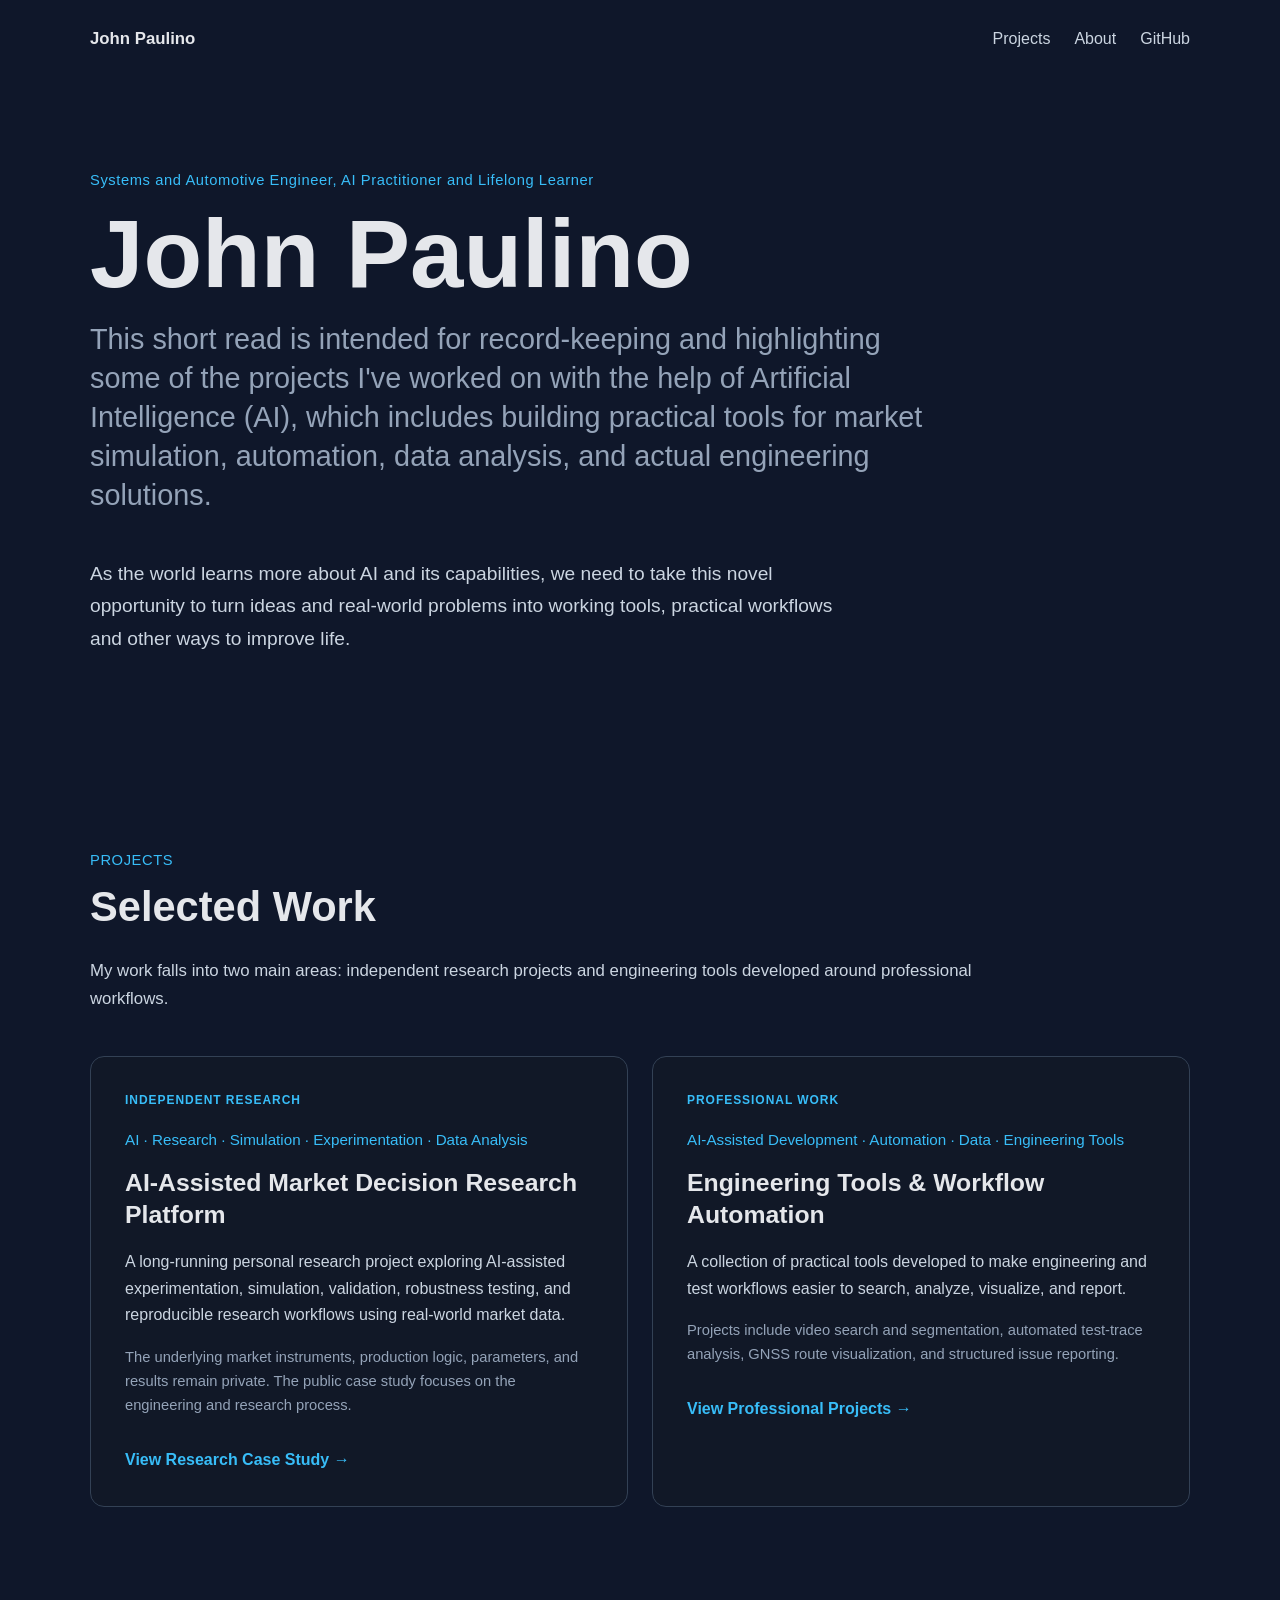
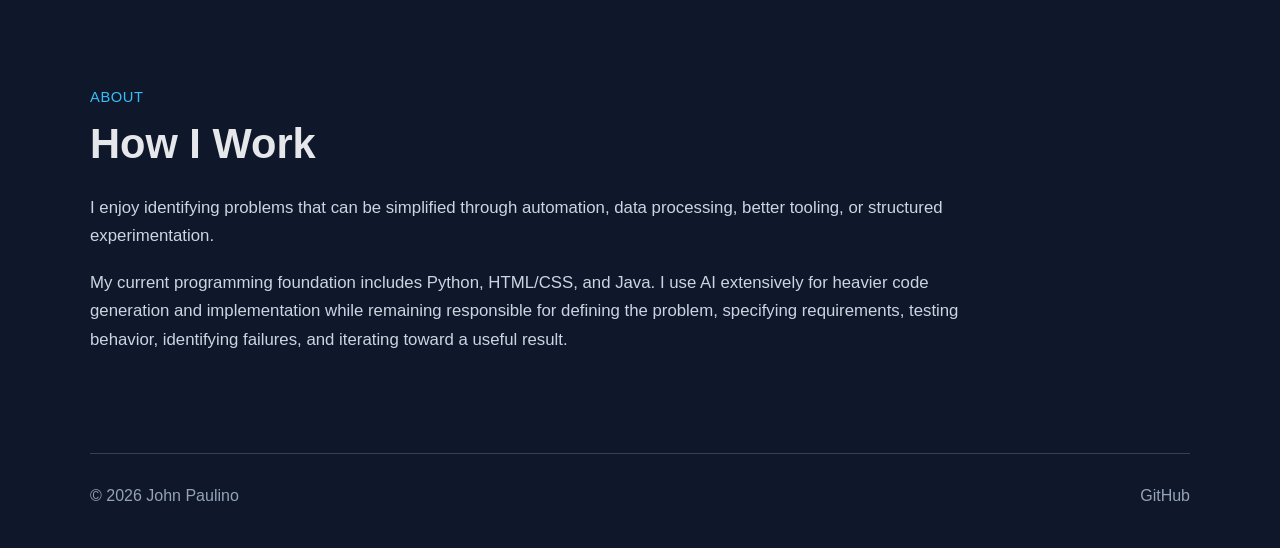
==== index.html @ 4833e782 "Update index.html my  changes so far" ====
<!DOCTYPE html>
<html lang="en">

<head>
    <meta charset="UTF-8">
    <meta name="viewport" content="width=device-width, initial-scale=1.0">

    <meta
        name="description"
        content="John Paulino's portfolio featuring AI-assisted engineering, independent research, automation, and professional engineering tools."
    >

    <title>John Paulino | AI-Assisted Engineering & Research</title>

    <link rel="stylesheet" href="styles.css">
</head>


<body>

<div class="container">

    <nav>

        <strong>
            <a href="index.html">John Paulino</a>
        </strong>

        <div class="nav-links">
            <a href="#projects">Projects</a>
            <a href="#about">About</a>
            <a href="https://github.com/JohnPaulino">GitHub</a>
        </div>

    </nav>


    <section class="hero">

        <p class="accent">
            Systems and Automotive Engineer, AI Practitioner and Lifelong Learner
        </p>

        <h1>John Paulino</h1>

        <h2>
            This short read is intended for record-keeping and highlighting some of the projects 
            I've worked on with the help of Artificial Intelligence (AI), which includes
            building practical tools for market simulation,
            automation, data analysis, and actual engineering solutions.
        </h2>

        <p>
            As the world learns more about AI and its capabilities, we need to take this novel opportunity to turn 
            ideas and real-world problems into working tools, practical workflows and other ways to improve life.
        </p>

    </section>


    <section class="section" id="projects">

        <p class="section-kicker">
            PROJECTS
        </p>

        <h2>Selected Work</h2>

        <p class="section-intro">
            My work falls into two main areas: independent research
            projects and engineering tools developed around professional
            workflows.
        </p>


        <div class="work-category-grid">

            <article class="work-category-card">

                <p class="work-category-label">
                    INDEPENDENT RESEARCH
                </p>

                <p class="tags">
                    AI · Research · Simulation · Experimentation · Data Analysis
                </p>

                <h3>
                    AI-Assisted Market Decision Research Platform
                </h3>

                <p>
                    A long-running personal research project exploring
                    AI-assisted experimentation, simulation, validation,
                    robustness testing, and reproducible research workflows
                    using real-world market data.
                </p>

                <p class="card-note">
                    The underlying market instruments, production logic,
                    parameters, and results remain private. The public case
                    study focuses on the engineering and research process.
                </p>

                <a class="project-link" href="market-research.html">
                    View Research Case Study →
                </a>

            </article>


            <article class="work-category-card">

                <p class="work-category-label">
                    PROFESSIONAL WORK
                </p>

                <p class="tags">
                    AI-Assisted Development · Automation · Data · Engineering Tools
                </p>

                <h3>
                    Engineering Tools &amp; Workflow Automation
                </h3>

                <p>
                    A collection of practical tools developed to make
                    engineering and test workflows easier to search,
                    analyze, visualize, and report.
                </p>

                <p class="card-note">
                    Projects include video search and segmentation,
                    automated test-trace analysis, GNSS route visualization,
                    and structured issue reporting.
                </p>

                <a class="project-link" href="professional-work.html">
                    View Professional Projects →
                </a>

            </article>

        </div>

    </section>


    <section class="section" id="about">

        <p class="section-kicker">
            ABOUT
        </p>

        <h2>How I Work</h2>

        <p class="section-intro">
            I enjoy identifying problems that can be simplified through
            automation, data processing, better tooling, or structured
            experimentation.
        </p>

        <p class="section-intro">
            My current programming foundation includes Python, HTML/CSS,
            and Java. I use AI extensively for heavier code generation
            and implementation while remaining responsible for defining
            the problem, specifying requirements, testing behavior,
            identifying failures, and iterating toward a useful result.
        </p>

    </section>


    <footer>

        <span>
            © 2026 John Paulino
        </span>

        <a href="https://github.com/JohnPaulino">
            GitHub
        </a>

    </footer>

</div>

</body>

</html>
---- styles.css ----
:root {
    --background: #0f172a;
    --surface: #111827;
    --surface-hover: #131d2e;

    --text-primary: #e5e7eb;
    --text-secondary: #cbd5e1;
    --text-muted: #94a3b8;

    --border: #334155;
    --accent: #38bdf8;

    --green: #4ade80;
    --yellow: #facc15;
    --red: #f87171;
    --purple: #c084fc;
}


/* =========================================================
   BASE
   ========================================================= */

* {
    box-sizing: border-box;
}


html {
    scroll-behavior: smooth;
}


body {
    margin: 0;

    font-family:
        Arial,
        Helvetica,
        sans-serif;

    background: var(--background);
    color: var(--text-primary);

    line-height: 1.5;
}


.container {
    width: min(1100px, 90%);
    margin: 0 auto;
}


/* =========================================================
   NAVIGATION
   ========================================================= */

nav {
    display: flex;
    justify-content: space-between;
    align-items: center;

    padding: 26px 0;
}


nav strong {
    font-size: 1.05rem;
}


nav a {
    color: var(--text-secondary);

    text-decoration: none;

    margin-left: 24px;

    transition: color 0.2s ease;
}


nav a:hover {
    color: var(--accent);
}


nav strong a {
    color: var(--text-primary);

    text-decoration: none;

    margin-left: 0;
}


.nav-links {
    display: flex;

    align-items: center;
}


/* =========================================================
   HOMEPAGE HERO
   ========================================================= */

.hero {
    min-height: 75vh;

    display: flex;
    flex-direction: column;
    justify-content: center;
}


.hero h1 {
    font-size: clamp(3rem, 8vw, 6rem);

    line-height: 1;

    margin: 0;
}


.hero h2 {
    max-width: 850px;

    font-size: clamp(1.35rem, 3vw, 1.8rem);

    line-height: 1.35;

    font-weight: 500;

    color: var(--text-muted);

    margin-top: 18px;
}


.hero > p:not(.accent) {
    max-width: 760px;

    font-size: 1.2rem;

    line-height: 1.7;

    color: var(--text-secondary);
}


.hero-tags {
    display: flex;

    flex-wrap: wrap;

    gap: 10px;

    margin-top: 20px;
}


.hero-tags span {
    border: 1px solid var(--border);

    border-radius: 999px;

    padding: 7px 12px;

    color: var(--text-muted);

    font-size: 0.85rem;
}


/* =========================================================
   GENERAL
   ========================================================= */

.accent,
.section-kicker {
    color: var(--accent);

    font-size: 0.92rem;

    letter-spacing: 0.04em;
}


.section-kicker {
    margin-bottom: 10px;
}


.section {
    padding: 82px 0;
}


.section h2 {
    font-size: clamp(2rem, 4vw, 2.6rem);

    line-height: 1.15;

    margin-top: 12px;
    margin-bottom: 26px;
}


.section-intro {
    max-width: 900px;

    line-height: 1.7;

    color: var(--text-secondary);

    font-size: 1.05rem;
}


.section-intro + .section-intro {
    margin-top: 18px;
}


/* =========================================================
   HOMEPAGE FLAGSHIP PROJECT
   ========================================================= */

.project-card {
    border: 1px solid var(--border);

    background: var(--surface);

    border-radius: 14px;

    padding: 32px;

    margin-top: 32px;

    transition:
        transform 0.2s ease,
        border-color 0.2s ease;
}


.project-card:hover {
    transform: translateY(-2px);

    border-color: #475569;
}


.project-card h3 {
    font-size: 1.6rem;

    margin-top: 0;
}


.project-card p:not(.tags) {
    color: var(--text-secondary);

    line-height: 1.65;
}


.flagship-card {
    position: relative;

    overflow: hidden;
}


.flagship-card::before {
    content: "";

    position: absolute;

    top: 0;
    left: 0;

    width: 4px;
    height: 100%;

    background: var(--accent);
}


.tags {
    color: var(--accent);

    font-size: 0.95rem;
}


.project-link {
    display: inline-block;

    margin-top: 16px;

    color: var(--accent);

    font-weight: 600;

    text-decoration: none;
}


.project-link:hover {
    text-decoration: underline;
}


/* =========================================================
   PROFESSIONAL WORK
   ========================================================= */

.professional-section {
    border-top: 1px solid rgba(51, 65, 85, 0.45);
}


.professional-grid {
    display: grid;

    grid-template-columns: repeat(2, 1fr);

    gap: 22px;

    margin-top: 42px;
}


.professional-card {
    border: 1px solid var(--border);

    background: var(--surface);

    border-radius: 14px;

    padding: 28px;

    min-width: 0;

    transition:
        transform 0.2s ease,
        border-color 0.2s ease;
}


.professional-card:hover {
    transform: translateY(-2px);

    border-color: #475569;
}


.professional-icon {
    width: 58px;
    height: 58px;

    display: flex;

    align-items: center;
    justify-content: center;

    border: 1px solid var(--border);

    border-radius: 12px;

    margin-bottom: 24px;

    color: var(--accent);

    font-family:
        "Courier New",
        monospace;

    font-size: 0.68rem;

    font-weight: 700;

    letter-spacing: 0.05em;
}


.professional-type {
    margin: 0 0 10px;

    color: var(--accent);

    font-size: 0.72rem;

    font-weight: 700;

    letter-spacing: 0.07em;
}


.professional-card h3 {
    margin: 0 0 16px;

    font-size: 1.3rem;

    line-height: 1.3;
}


.professional-card > p:not(.professional-type) {
    color: var(--text-secondary);

    line-height: 1.65;
}


.professional-tags {
    display: flex;

    flex-wrap: wrap;

    gap: 8px;

    margin-top: 22px;
}


.professional-tags span {
    border: 1px solid var(--border);

    border-radius: 999px;

    padding: 6px 9px;

    color: var(--text-muted);

    font-size: 0.75rem;
}


/* =========================================================
   PROFESSIONAL COMMON THEME
   ========================================================= */

.professional-theme {
    margin-top: 60px;

    padding: 34px;

    border: 1px solid var(--border);

    border-radius: 14px;

    background: var(--surface);
}


.professional-theme h3 {
    max-width: 800px;

    margin: 12px 0 16px;

    font-size: clamp(1.5rem, 3vw, 2rem);

    line-height: 1.3;
}


.professional-theme > p:not(.accent) {
    max-width: 850px;

    color: var(--text-secondary);

    line-height: 1.7;
}


.workflow-strip {
    display: grid;

    grid-template-columns:
        1fr auto
        1fr auto
        1fr;

    gap: 20px;

    align-items: center;

    margin-top: 34px;
}


.workflow-strip > div {
    padding: 18px;

    border: 1px solid var(--border);

    border-radius: 10px;

    background: var(--background);
}


.workflow-strip strong {
    display: block;

    margin-bottom: 6px;
}


.workflow-strip span:not(.workflow-arrow) {
    display: block;

    color: var(--text-muted);

    font-size: 0.85rem;

    line-height: 1.5;
}


.workflow-arrow {
    color: var(--accent);

    font-size: 1.4rem;

    text-align: center;
}


/* =========================================================
   ABOUT
   ========================================================= */

.about-skills {
    display: grid;

    grid-template-columns: repeat(2, 1fr);

    gap: 18px;

    margin-top: 36px;
}


.about-skills > div {
    padding: 22px;

    border: 1px solid var(--border);

    border-radius: 10px;

    background: var(--surface);
}


.about-skills strong {
    display: block;

    margin-bottom: 7px;

    font-size: 1rem;
}


.about-skills span {
    color: var(--text-muted);

    font-size: 0.9rem;

    line-height: 1.5;
}


/* =========================================================
   CASE STUDY HERO
   ========================================================= */

.project-hero {
    padding: 105px 0 65px;

    max-width: 950px;
}


.project-hero h1 {
    font-size: clamp(2.8rem, 6vw, 4.8rem);

    line-height: 1.05;

    margin: 20px 0 26px;
}


.lead {
    font-size: 1.3rem;

    line-height: 1.7;

    color: var(--text-secondary);

    max-width: 900px;
}


.confidential-note {
    margin-top: 34px;

    padding: 22px 24px;

    border-left: 3px solid var(--accent);

    background: var(--surface);

    color: var(--text-muted);

    line-height: 1.65;

    border-radius: 0 10px 10px 0;
}


/* =========================================================
   FEATURE CARDS
   ========================================================= */

.feature-grid {
    display: grid;

    grid-template-columns: repeat(2, 1fr);

    gap: 20px;

    margin-top: 36px;
}


.feature-card {
    border: 1px solid var(--border);

    border-radius: 12px;

    padding: 26px;

    background: var(--surface);

    transition:
        transform 0.2s ease,
        border-color 0.2s ease;
}


.feature-card:hover {
    transform: translateY(-2px);

    border-color: #475569;
}


.feature-card h3 {
    margin-top: 0;
    margin-bottom: 12px;

    font-size: 1.2rem;
}


.feature-card p {
    margin-bottom: 0;

    color: var(--text-secondary);

    line-height: 1.6;
}


/* =========================================================
   RESEARCH ARCHITECTURE
   ========================================================= */

.architecture {
    max-width: 780px;

    margin: 44px auto;
}


.architecture-box {
    border: 1px solid var(--border);

    background: var(--surface);

    border-radius: 12px;

    padding: 24px 28px;
}


.architecture-box strong {
    display: block;

    font-size: 1.18rem;

    margin-bottom: 8px;
}


.architecture-box span {
    color: var(--text-muted);

    line-height: 1.55;
}


.architecture-arrow {
    text-align: center;

    font-size: 1.5rem;

    color: var(--accent);

    padding: 10px 0;
}


/* =========================================================
   EXPERIMENT LIFECYCLE
   ========================================================= */

.lifecycle {
    display: grid;

    grid-template-columns:
        1fr auto
        1fr auto
        1fr auto
        1fr auto
        1fr auto
        1fr;

    gap: 12px;

    align-items: stretch;

    margin-top: 42px;
}


.lifecycle-step {
    min-width: 0;

    border: 1px solid var(--border);

    background: var(--surface);

    border-radius: 12px;

    padding: 22px;
}


.lifecycle-step span {
    display: block;

    color: var(--accent);

    font-size: 0.85rem;

    margin-bottom: 12px;
}


.lifecycle-step strong {
    display: block;

    font-size: 1.08rem;

    line-height: 1.25;

    margin-bottom: 12px;
}


.lifecycle-step p {
    color: var(--text-muted);

    line-height: 1.5;

    margin-bottom: 0;

    font-size: 0.95rem;
}


.lifecycle-arrow {
    display: flex;

    align-items: center;
    justify-content: center;

    color: var(--accent);

    font-size: 1.4rem;
}


.freeze-step {
    border-color: var(--accent);
}


/* =========================================================
   RESEARCH ARTIFACTS
   ========================================================= */

.artifact-grid {
    display: grid;

    grid-template-columns: repeat(3, 1fr);

    gap: 22px;

    margin-top: 42px;
}


.artifact-card {
    border: 1px solid var(--border);

    background: var(--surface);

    border-radius: 12px;

    overflow: hidden;

    transition:
        transform 0.2s ease,
        border-color 0.2s ease;
}


.artifact-card:hover {
    transform: translateY(-2px);

    border-color: #475569;
}


.artifact-preview {
    min-height: 285px;

    padding: 16px;

    border-bottom: 1px solid var(--border);

    background: #0b1324;

    overflow: hidden;
}


.artifact-card h3 {
    margin: 24px 24px 12px;

    font-size: 1.15rem;
}


.artifact-card > p {
    margin: 0 24px 20px;

    color: var(--text-muted);

    line-height: 1.55;
}


.artifact-label {
    display: block;

    margin: 0 24px 24px;

    color: var(--accent);

    font-size: 0.85rem;
}


.artifact-disclosure {
    max-width: 850px;

    margin: 30px 0 0;

    padding-left: 18px;

    border-left: 2px solid var(--border);

    color: var(--text-muted);

    font-size: 0.9rem;

    line-height: 1.6;
}


/* =========================================================
   ARTIFACT PREVIEW HEADER
   ========================================================= */

.preview-header {
    display: flex;

    align-items: center;
    justify-content: space-between;

    gap: 10px;

    padding-bottom: 12px;

    margin-bottom: 15px;

    border-bottom: 1px solid var(--border);

    color: var(--text-muted);

    font-family:
        "Courier New",
        monospace;

    font-size: 0.72rem;
}


.preview-badge {
    border: 1px solid var(--accent);

    border-radius: 999px;

    padding: 3px 7px;

    color: var(--accent);

    font-family:
        Arial,
        Helvetica,
        sans-serif;

    font-size: 0.62rem;

    font-weight: 700;

    letter-spacing: 0.06em;
}


/* =========================================================
   CODE PREVIEW
   ========================================================= */

.code-window {
    font-family:
        "Courier New",
        monospace;

    font-size: 0.72rem;

    line-height: 1.65;

    color: var(--text-secondary);
}


.code-window .indent {
    padding-left: 16px;
}


.code-purple {
    color: var(--purple);
}


.code-blue {
    color: var(--accent);
}


.code-pass {
    color: var(--green);
}


/* =========================================================
   MINI EXPERIMENT TABLE
   ========================================================= */

.mini-table {
    width: 100%;

    border-collapse: collapse;

    font-size: 0.72rem;
}


.mini-table th,
.mini-table td {
    padding: 8px 5px;

    text-align: left;

    border-bottom: 1px solid rgba(51, 65, 85, 0.65);
}


.mini-table th {
    color: var(--text-muted);

    font-weight: 500;
}


.mini-table td {
    color: var(--text-secondary);
}


.mini-pass {
    color: var(--green) !important;

    font-weight: 700;
}


.mini-review {
    color: var(--yellow) !important;
}


.mini-reject {
    color: var(--text-muted) !important;
}


.preview-footer {
    margin-top: 15px;

    color: var(--text-muted);

    font-size: 0.66rem;

    line-height: 1.4;
}


/* =========================================================
   VALIDATION PREVIEW
   ========================================================= */

.validation-panel {
    display: grid;

    gap: 2px;
}


.validation-row {
    display: flex;

    justify-content: space-between;

    gap: 10px;

    padding: 7px 0;

    border-bottom: 1px solid rgba(51, 65, 85, 0.45);

    color: var(--text-muted);

    font-size: 0.72rem;
}


.validation-row strong {
    color: var(--green);

    font-size: 0.68rem;
}


.validation-status {
    margin-top: 17px;

    padding: 9px;

    border: 1px solid rgba(74, 222, 128, 0.45);

    border-radius: 6px;

    color: var(--green);

    text-align: center;

    font-size: 0.67rem;

    font-weight: 700;

    letter-spacing: 0.04em;
}


/* =========================================================
   STRESS PREVIEW
   ========================================================= */

.stress-panel {
    display: grid;

    gap: 16px;
}


.stress-label {
    display: flex;

    justify-content: space-between;

    margin-bottom: 5px;

    color: var(--text-muted);

    font-size: 0.68rem;
}


.stress-label strong {
    color: var(--text-secondary);
}


.stress-track {
    width: 100%;

    height: 7px;

    overflow: hidden;

    border-radius: 999px;

    background: #1e293b;
}


.stress-fill {
    height: 100%;

    border-radius: 999px;

    background: var(--accent);
}


.stress-100 {
    width: 100%;
}


.stress-94 {
    width: 94%;
}


.stress-78 {
    width: 78%;
}


.stress-72 {
    width: 72%;
}


/* =========================================================
   RELEASE PREVIEW
   ========================================================= */

.release-tree {
    margin: 0;

    color: var(--text-secondary);

    font-family:
        "Courier New",
        monospace;

    font-size: 0.68rem;

    line-height: 1.55;

    white-space: pre-wrap;
}


.release-checks {
    display: grid;

    grid-template-columns: 1fr 1fr;

    gap: 6px;

    margin-top: 15px;

    padding-top: 12px;

    border-top: 1px solid var(--border);
}


.release-checks span {
    color: var(--green);

    font-size: 0.62rem;
}


/* =========================================================
   HANDOFF PREVIEW
   ========================================================= */

.handoff-preview h4 {
    margin: 10px 0 3px;

    color: var(--accent);

    font-size: 0.62rem;

    letter-spacing: 0.08em;
}


.handoff-preview p {
    margin: 0;

    color: var(--text-muted);

    font-size: 0.7rem;

    line-height: 1.45;
}


/* =========================================================
   PROJECT EVOLUTION
   ========================================================= */

.evolution-list {
    margin-top: 44px;

    border-left: 1px solid var(--border);

    margin-left: 20px;
}


.evolution-item {
    display: grid;

    grid-template-columns: 70px 1fr;

    gap: 20px;

    padding: 0 0 38px 28px;

    position: relative;
}


.evolution-item::before {
    content: "";

    position: absolute;

    left: -6px;
    top: 6px;

    width: 11px;
    height: 11px;

    border-radius: 50%;

    background: var(--accent);
}


.evolution-item span {
    color: var(--accent);

    font-size: 0.85rem;

    padding-top: 4px;
}


.evolution-item h3 {
    margin: 0 0 8px;

    font-size: 1.2rem;
}


.evolution-item p {
    margin: 0;

    color: var(--text-muted);

    line-height: 1.65;

    max-width: 850px;
}


/* =========================================================
   METRICS
   ========================================================= */

.metrics-grid {
    display: grid;

    grid-template-columns: repeat(3, 1fr);

    gap: 22px;

    margin-top: 42px;
}


.metric-card {
    border: 1px solid var(--border);

    background: var(--surface);

    border-radius: 12px;

    padding: 30px;

    min-height: 160px;
}


.metric-card strong {
    display: block;

    color: var(--accent);

    font-size: 2rem;

    margin-bottom: 12px;
}


.metric-card span {
    color: var(--text-muted);

    line-height: 1.55;
}


/* =========================================================
   ROLE
   ========================================================= */

.role-grid {
    display: grid;

    grid-template-columns: repeat(2, 1fr);

    gap: 22px;

    margin-top: 42px;
}


.role-card {
    border: 1px solid var(--border);

    background: var(--surface);

    border-radius: 12px;

    padding: 30px;
}


.role-label {
    color: var(--accent);

    font-size: 0.85rem;

    letter-spacing: 0.08em;

    margin-top: 0;
    margin-bottom: 20px;
}


.role-card ul {
    margin: 0;

    padding-left: 20px;

    color: var(--text-secondary);

    line-height: 1.9;
}


.stack-block {
    margin-top: 34px;

    border: 1px solid var(--border);

    border-radius: 12px;

    padding: 30px;

    background: var(--surface);
}


.stack-block h3 {
    margin-top: 0;

    margin-bottom: 20px;
}


.stack-list {
    display: flex;

    flex-wrap: wrap;

    gap: 10px;
}


.stack-list span {
    border: 1px solid var(--border);

    border-radius: 999px;

    padding: 8px 13px;

    color: var(--text-secondary);

    font-size: 0.9rem;
}


/* =========================================================
   LESSONS
   ========================================================= */

.lessons-grid {
    display: grid;

    grid-template-columns: repeat(2, 1fr);

    gap: 22px;

    margin-top: 40px;
}


.lesson-card {
    border-top: 2px solid var(--accent);

    background: var(--surface);

    border-radius: 0 0 12px 12px;

    padding: 26px;
}


.lesson-card h3 {
    margin-top: 0;

    margin-bottom: 12px;
}


.lesson-card p {
    margin-bottom: 0;

    color: var(--text-muted);

    line-height: 1.65;
}


/* =========================================================
   CLOSING
   ========================================================= */

.closing-section {
    padding: 90px 0;

    max-width: 850px;
}


.closing-section h2 {
    font-size: clamp(2rem, 4vw, 3rem);

    margin: 14px 0 20px;
}


.closing-section p {
    color: var(--text-secondary);

    line-height: 1.7;

    font-size: 1.05rem;
}


/* =========================================================
   FOOTER
   ========================================================= */

footer {
    display: flex;

    justify-content: space-between;

    align-items: center;

    gap: 20px;

    border-top: 1px solid var(--border);

    padding: 30px 0 40px;

    color: var(--text-muted);
}


footer a {
    color: var(--text-muted);

    text-decoration: none;
}


footer a:hover {
    color: var(--accent);
}


/* =========================================================
   TABLET
   ========================================================= */

@media (max-width: 1100px) {

    .lifecycle {
        grid-template-columns: 1fr;
    }


    .lifecycle-arrow {
        transform: rotate(90deg);

        padding: 4px 0;
    }

}


/* =========================================================
   SMALL SCREENS
   ========================================================= */

@media (max-width: 900px) {

    .artifact-grid,
    .metrics-grid,
    .role-grid,
    .lessons-grid,
    .professional-grid {
        grid-template-columns: 1fr;
    }


    .artifact-preview {
        min-height: auto;
    }


    .workflow-strip {
        grid-template-columns: 1fr;
    }


    .workflow-arrow {
        transform: rotate(90deg);
    }


    .about-skills {
        grid-template-columns: 1fr;
    }

}


/* =========================================================
   MOBILE
   ========================================================= */

@media (max-width: 700px) {

    .container {
        width: min(92%, 1100px);
    }


    nav {
        align-items: flex-start;

        gap: 20px;
    }


    .nav-links {
        flex-wrap: wrap;

        justify-content: flex-end;

        gap: 10px;
    }


    nav a {
        margin-left: 12px;
    }


    .hero {
        min-height: 70vh;
    }


    .feature-grid {
        grid-template-columns: 1fr;
    }


    .project-hero {
        padding-top: 75px;
    }


    .section {
        padding: 62px 0;
    }


    .evolution-item {
        grid-template-columns: 45px 1fr;

        gap: 10px;

        padding-left: 22px;
    }


    .architecture-box {
        padding: 20px;
    }


    .release-checks {
        grid-template-columns: 1fr;
    }


    .professional-card,
    .professional-theme {
        padding: 22px;
    }


    footer {
        align-items: flex-start;

        flex-direction: column;
    }

}

/* =========================================================
   HOMEPAGE WORK CATEGORIES
   ========================================================= */

.work-category-grid {
    display: grid;
    grid-template-columns: repeat(2, 1fr);
    gap: 24px;
    margin-top: 42px;
}

.work-category-card {
    border: 1px solid var(--border);
    background: var(--surface);
    border-radius: 14px;
    padding: 34px;
    min-width: 0;

    transition:
        transform 0.2s ease,
        border-color 0.2s ease;
}

.work-category-card:hover {
    transform: translateY(-3px);
    border-color: #475569;
}

.work-category-label {
    margin: 0 0 20px;

    color: var(--accent);

    font-size: 0.75rem;
    font-weight: 700;

    letter-spacing: 0.08em;
}

.work-category-card h3 {
    margin: 14px 0 18px;

    font-size: 1.55rem;
    line-height: 1.3;
}

.work-category-card > p:not(.tags):not(.work-category-label) {
    color: var(--text-secondary);

    line-height: 1.65;
}

.work-category-card .card-note {
    color: var(--text-muted) !important;

    font-size: 0.92rem;
}


/* =========================================================
   PROFESSIONAL PROJECT PAGE
   ========================================================= */

.professional-hero {
    padding: 105px 0 80px;

    max-width: 950px;
}

.professional-hero h1 {
    margin: 18px 0 26px;

    font-size: clamp(2.8rem, 6vw, 4.8rem);

    line-height: 1.05;
}

.professional-disclosure {
    margin-top: 34px;

    padding: 24px;

    border-left: 3px solid var(--accent);

    border-radius: 0 10px 10px 0;

    background: var(--surface);
}

.professional-disclosure strong {
    display: block;

    margin-bottom: 8px;
}

.professional-disclosure p {
    margin: 0;

    color: var(--text-muted);

    line-height: 1.65;
}


/* =========================================================
   PROFESSIONAL PROJECT DETAIL
   ========================================================= */

.professional-project {
    display: grid;

    grid-template-columns: 80px 1fr;

    gap: 34px;

    padding: 82px 0;

    border-top: 1px solid rgba(51, 65, 85, 0.65);
}

.project-number {
    color: var(--accent);

    font-family:
        "Courier New",
        monospace;

    font-size: 1rem;

    padding-top: 7px;
}

.project-content {
    min-width: 0;
}

.project-eyebrow {
    margin: 0 0 12px;

    color: var(--accent);

    font-size: 0.75rem;
    font-weight: 700;

    letter-spacing: 0.08em;
}

.project-content h2 {
    margin: 0 0 18px;

    font-size: clamp(2rem, 4vw, 2.8rem);

    line-height: 1.15;
}

.project-summary {
    max-width: 800px;

    margin-bottom: 36px;

    color: var(--text-secondary);

    font-size: 1.15rem;

    line-height: 1.65;
}

.project-detail-grid {
    display: grid;

    grid-template-columns: repeat(2, 1fr);

    gap: 22px;
}

.project-detail-grid > div {
    border: 1px solid var(--border);

    border-radius: 12px;

    padding: 24px;

    background: var(--surface);
}

.project-detail-grid h3 {
    margin-top: 0;

    font-size: 1.05rem;
}

.project-detail-grid p {
    margin-bottom: 0;

    color: var(--text-muted);

    line-height: 1.65;
}

.project-tech {
    display: flex;

    flex-wrap: wrap;

    gap: 9px;

    margin-top: 24px;
}

.project-tech span {
    border: 1px solid var(--border);

    border-radius: 999px;

    padding: 7px 11px;

    color: var(--text-muted);

    font-size: 0.8rem;
}


/* =========================================================
   PROFESSIONAL PAGE RESPONSIVE
   ========================================================= */

@media (max-width: 900px) {

    .work-category-grid {
        grid-template-columns: 1fr;
    }

    .project-detail-grid {
        grid-template-columns: 1fr;
    }

}


@media (max-width: 700px) {

    .professional-project {
        grid-template-columns: 1fr;

        gap: 12px;

        padding: 62px 0;
    }

    .professional-hero {
        padding-top: 75px;
    }

}
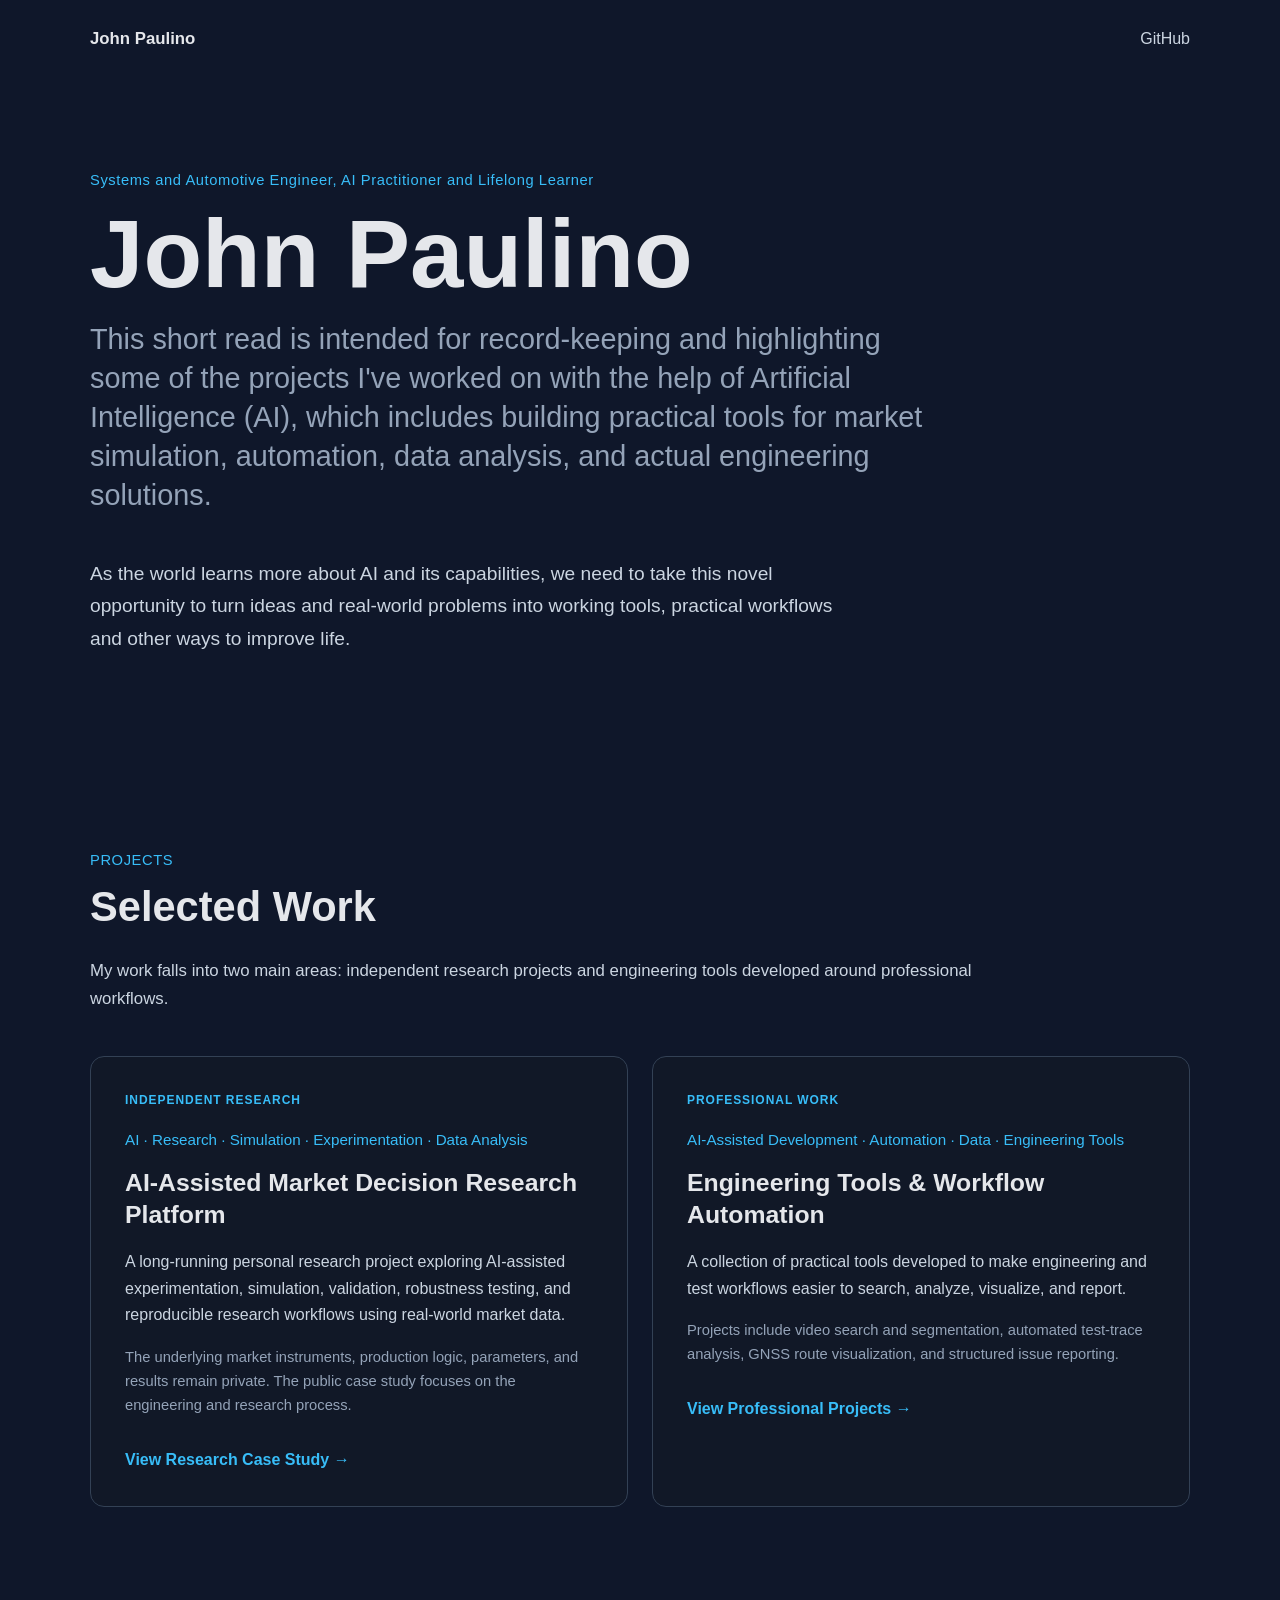
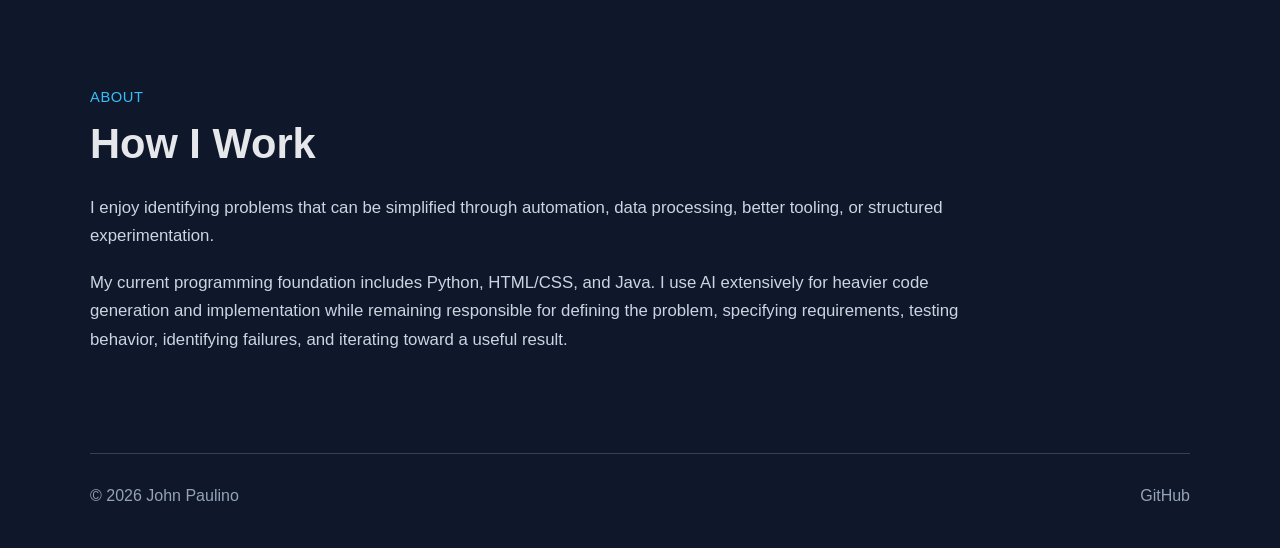
==== commit 7e73fe68: "Update index.html" ====
--- a/index.html
+++ b/index.html
@@ -27,8 +27,6 @@
         </strong>
 
         <div class="nav-links">
-            <a href="#projects">Projects</a>
-            <a href="#about">About</a>
             <a href="https://github.com/JohnPaulino">GitHub</a>
         </div>
 
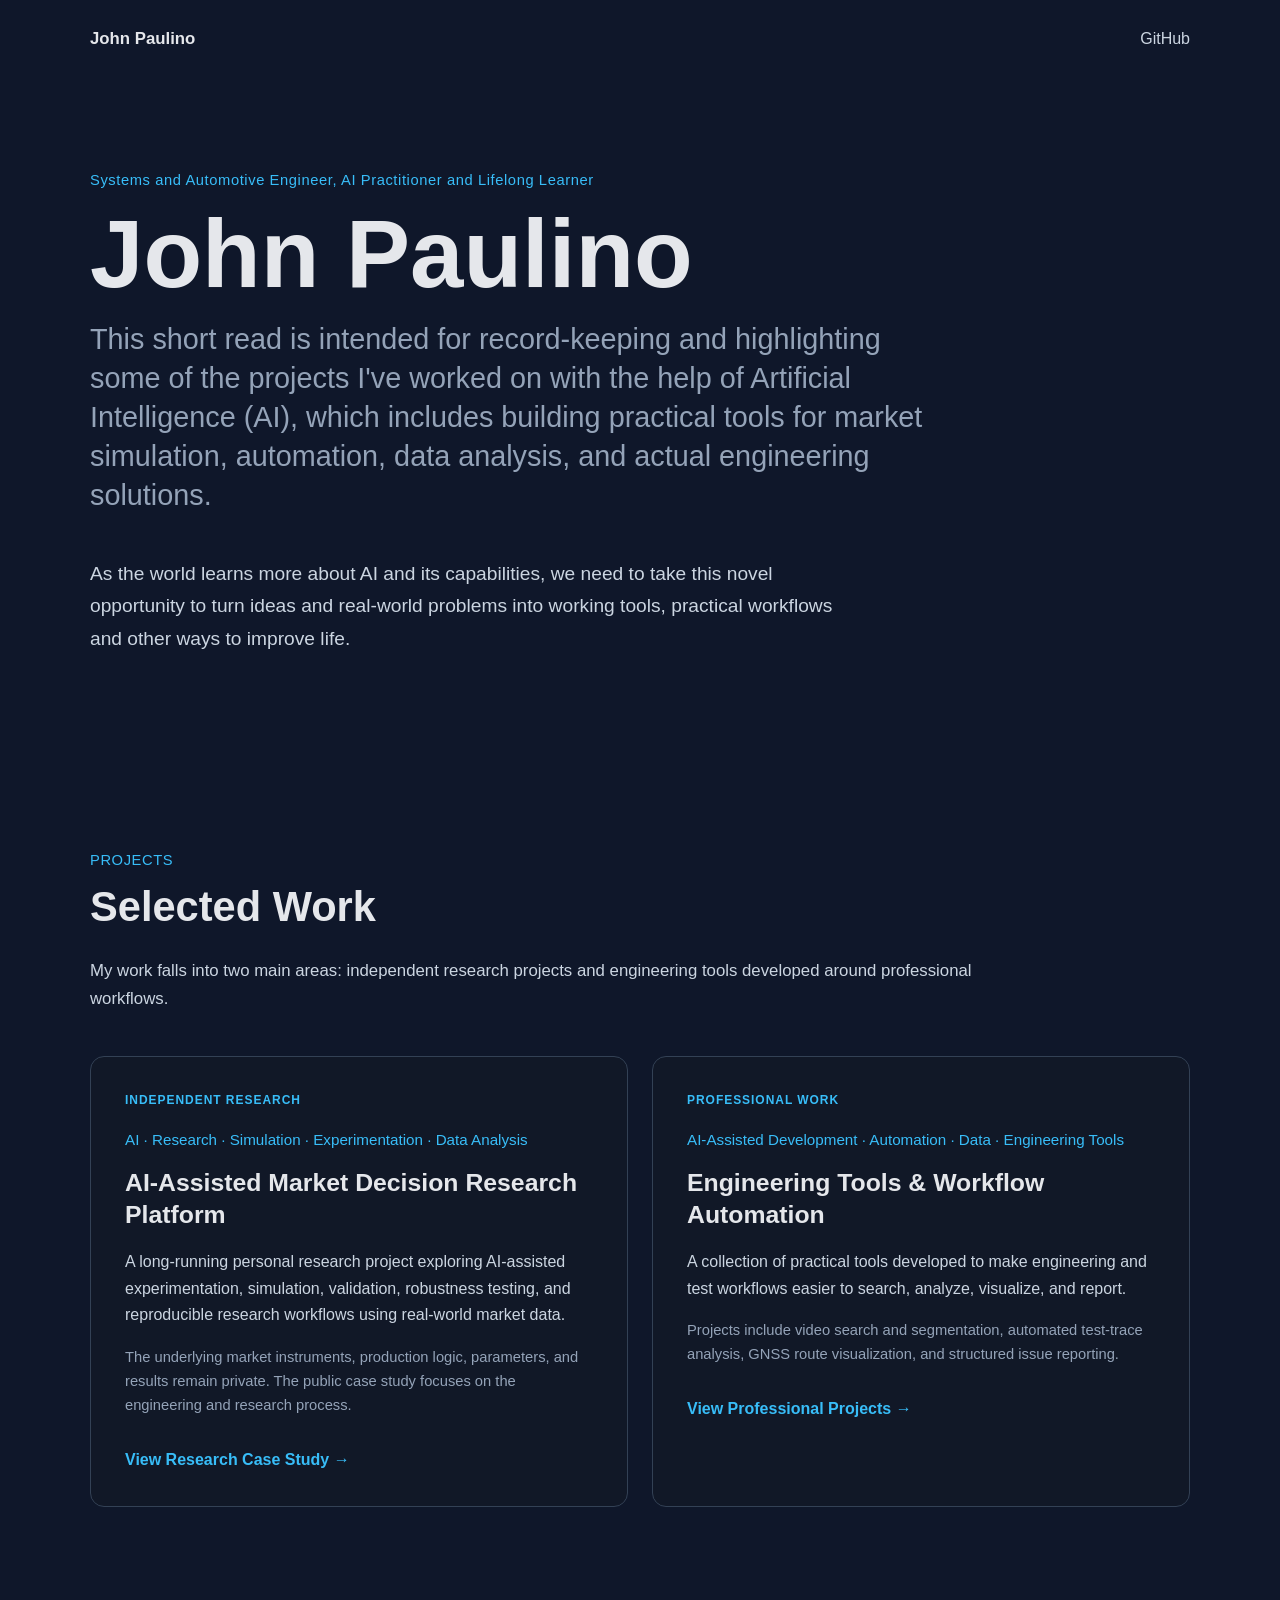
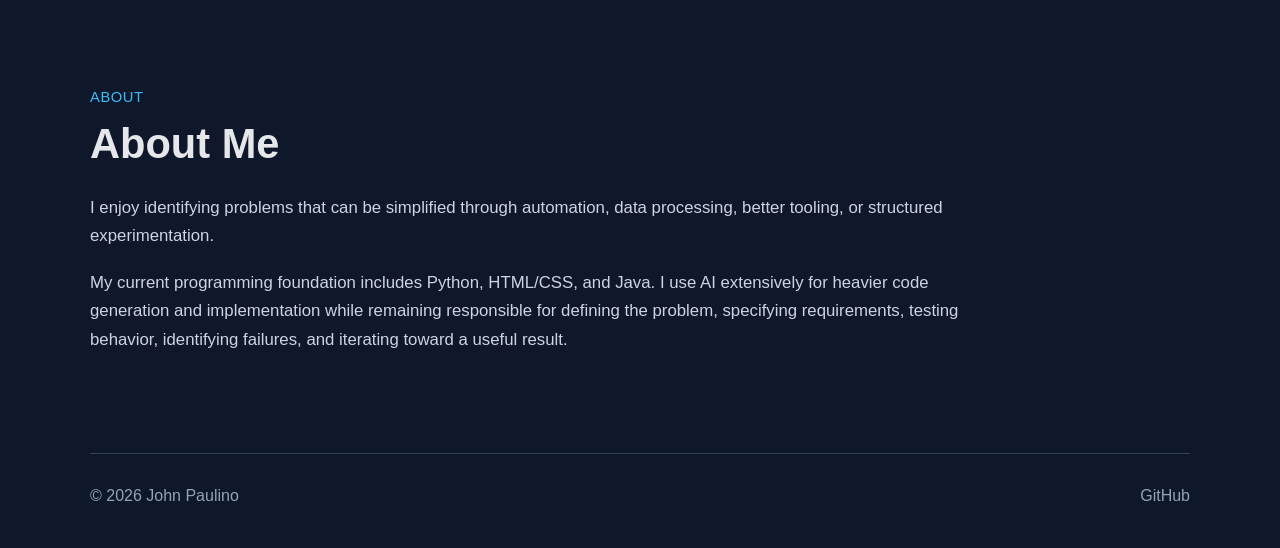
==== commit f61fa78f: "Update index.html" ====
--- a/index.html
+++ b/index.html
@@ -150,7 +150,7 @@
             ABOUT
         </p>
 
-        <h2>How I Work</h2>
+        <h2>About Me</h2>
 
         <p class="section-intro">
             I enjoy identifying problems that can be simplified through
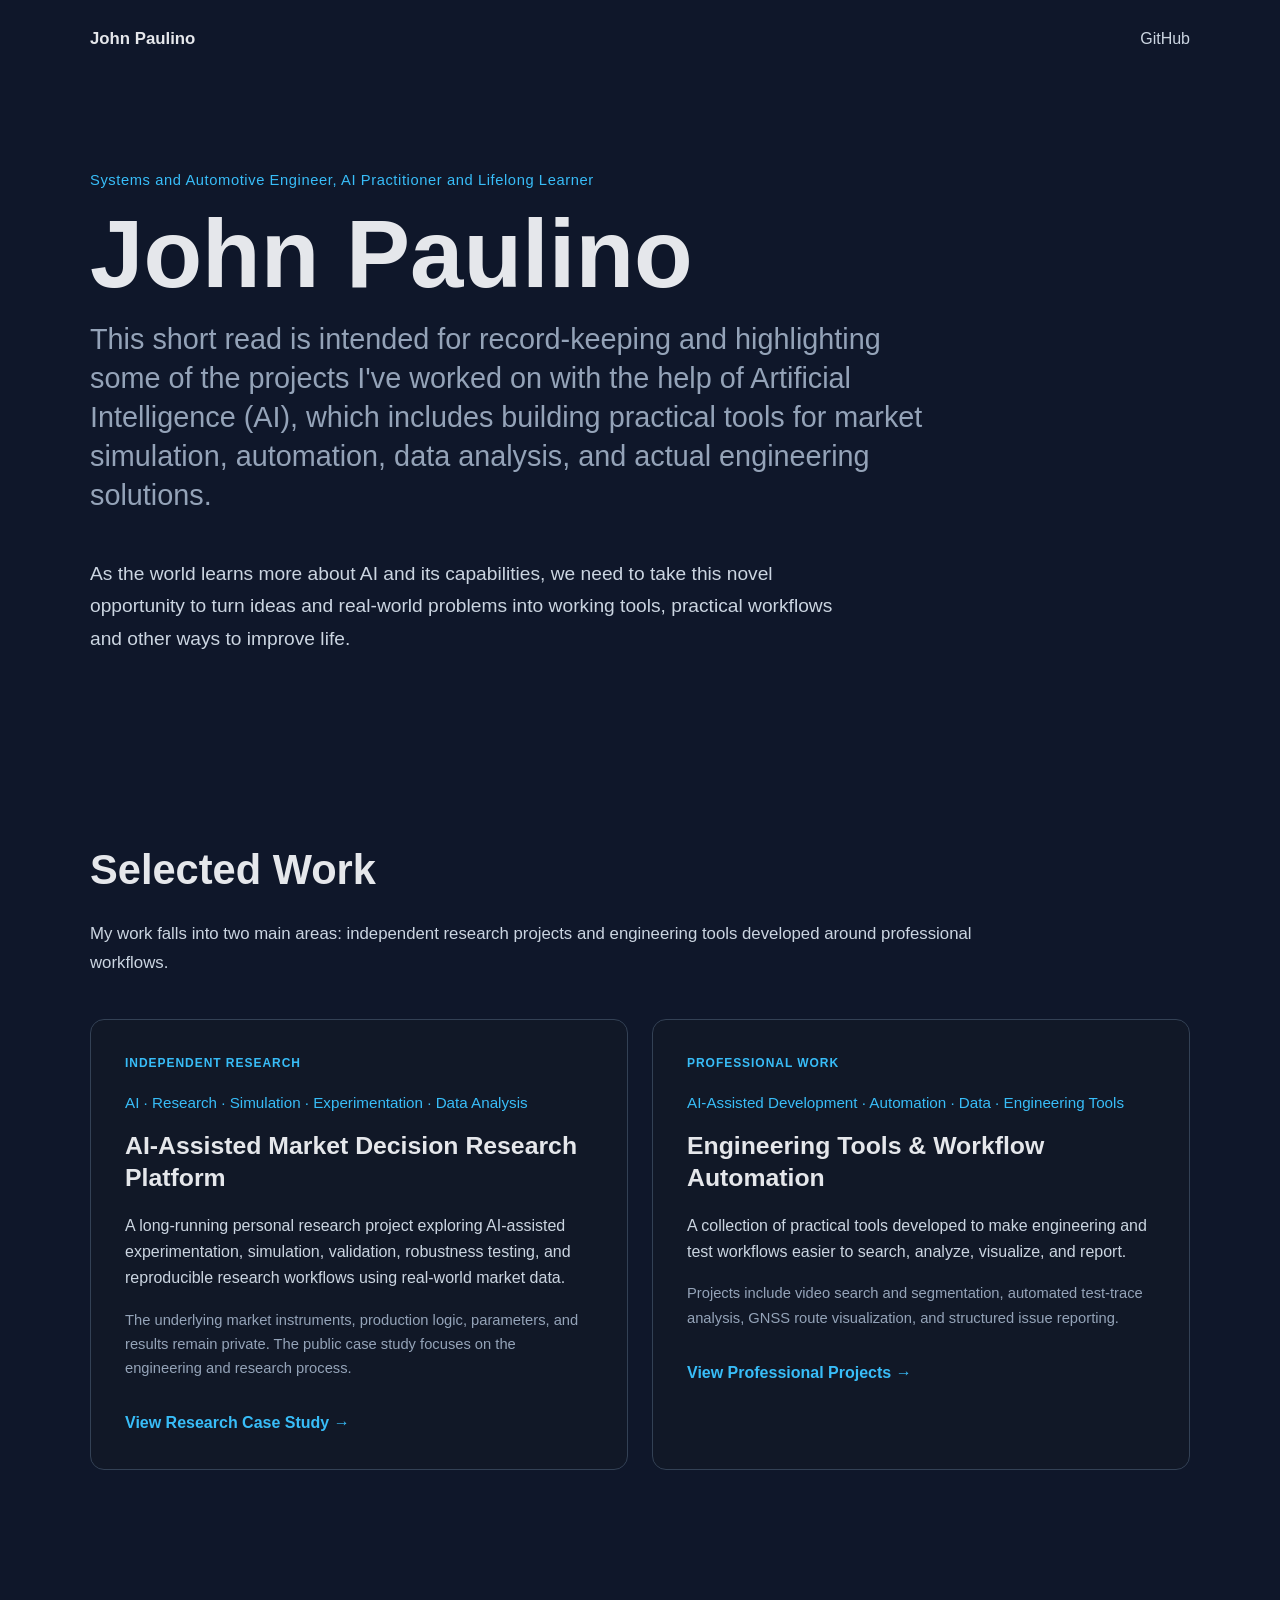
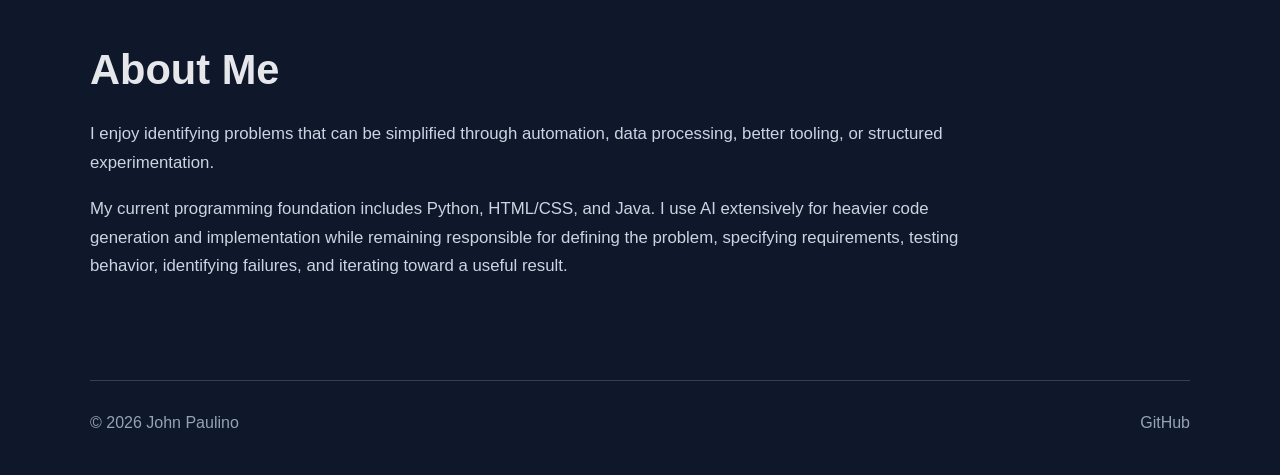
==== commit 24c15791: "Update index.html" ====
--- a/index.html
+++ b/index.html
@@ -57,10 +57,6 @@
 
 
     <section class="section" id="projects">
-
-        <p class="section-kicker">
-            PROJECTS
-        </p>
 
         <h2>Selected Work</h2>
 
@@ -146,10 +142,6 @@
 
     <section class="section" id="about">
 
-        <p class="section-kicker">
-            ABOUT
-        </p>
-
         <h2>About Me</h2>
 
         <p class="section-intro">
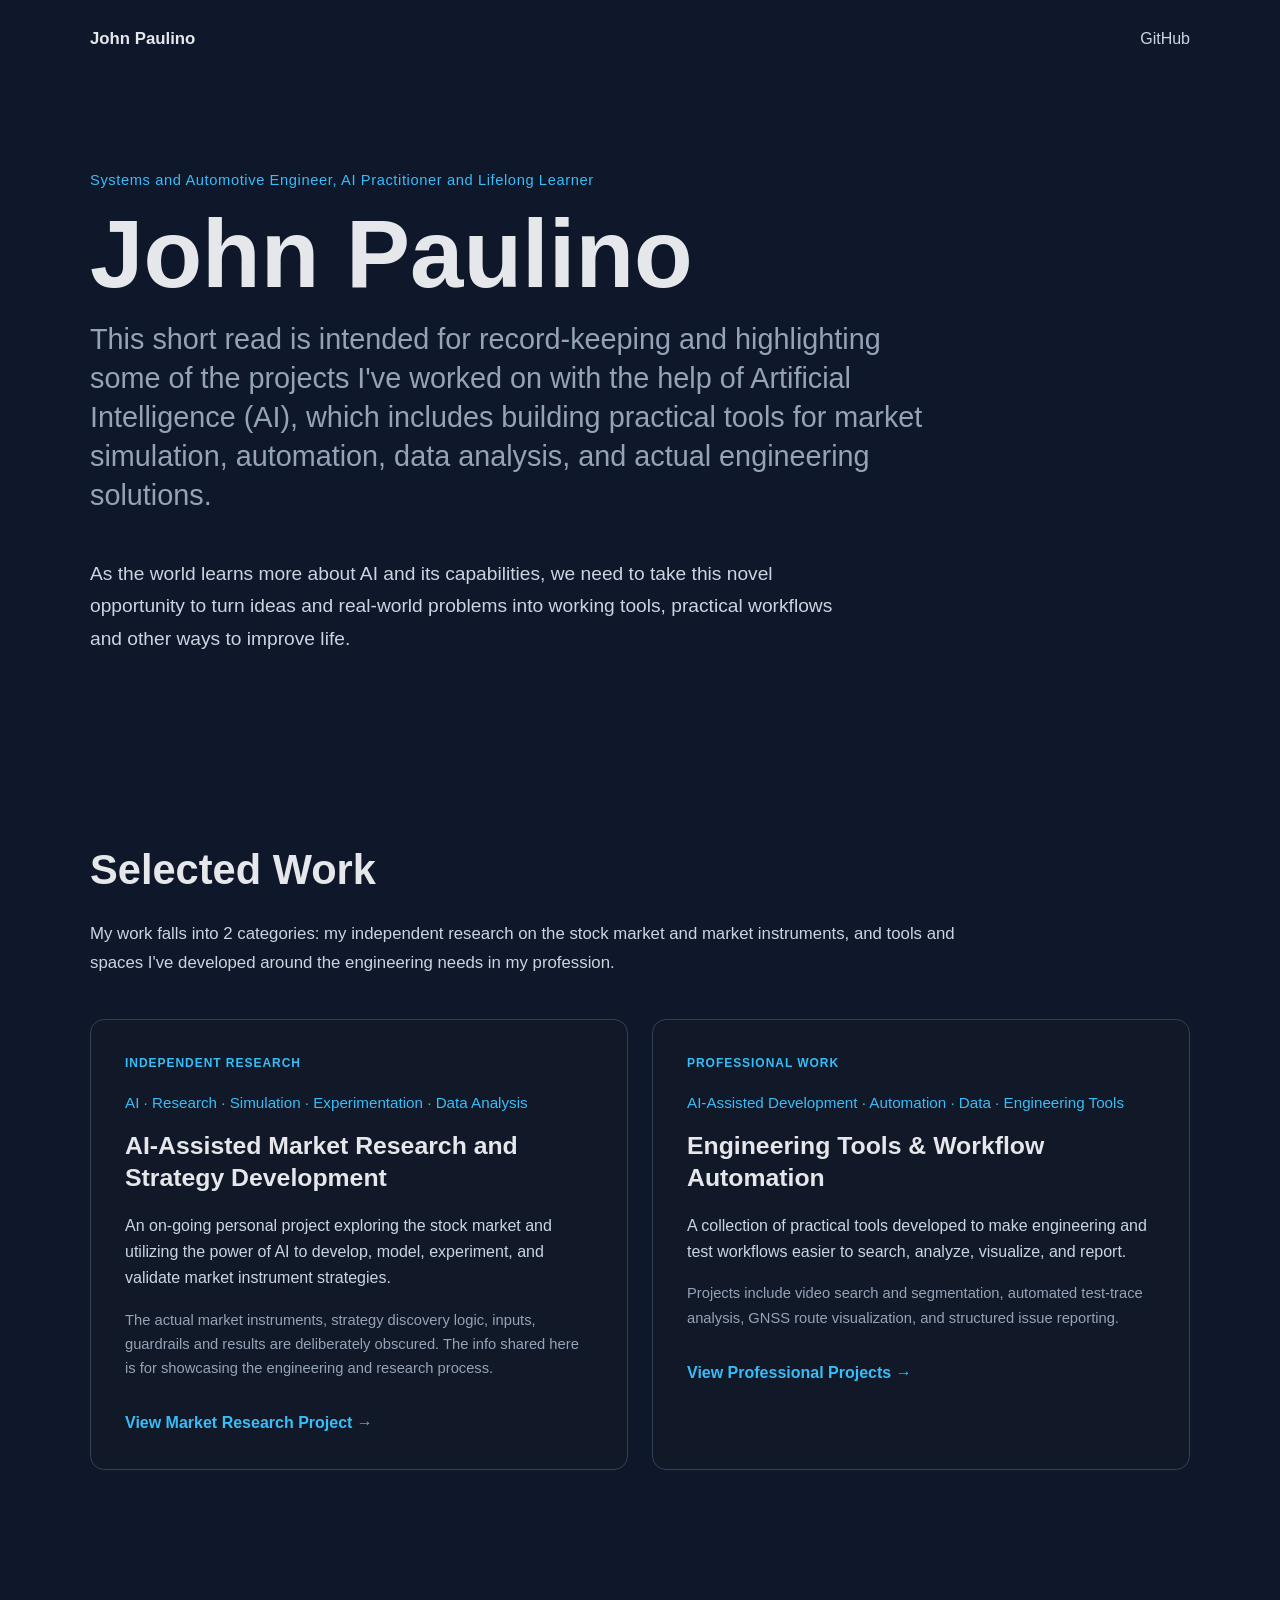
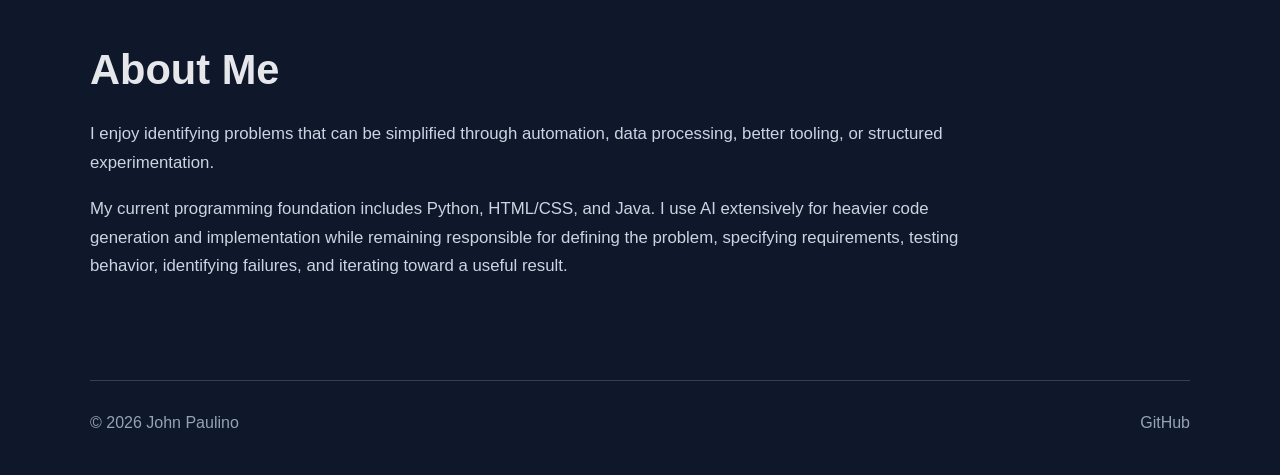
==== commit 2d211be0: "Update index.html" ====
--- a/index.html
+++ b/index.html
@@ -61,9 +61,9 @@
         <h2>Selected Work</h2>
 
         <p class="section-intro">
-            My work falls into two main areas: independent research
-            projects and engineering tools developed around professional
-            workflows.
+            My work falls into 2 categories: my independent research on the stock market 
+            and market instruments, and tools and spaces I've developed around 
+            the engineering needs in my profession.
         </p>
 
 
@@ -80,24 +80,23 @@
                 </p>
 
                 <h3>
-                    AI-Assisted Market Decision Research Platform
+                    AI-Assisted Market Research and Strategy Development
                 </h3>
 
                 <p>
-                    A long-running personal research project exploring
-                    AI-assisted experimentation, simulation, validation,
-                    robustness testing, and reproducible research workflows
-                    using real-world market data.
+                    An on-going personal project exploring the stock market
+                    and utilizing the power of AI to develop, model, experiment,
+                    and validate market instrument strategies.
                 </p>
 
                 <p class="card-note">
-                    The underlying market instruments, production logic,
-                    parameters, and results remain private. The public case
-                    study focuses on the engineering and research process.
+                    The actual market instruments, strategy discovery logic,
+                    inputs, guardrails and results are deliberately obscured. The info
+                    shared here is for showcasing the engineering and research process.
                 </p>
 
                 <a class="project-link" href="market-research.html">
-                    View Research Case Study →
+                    View Market Research Project →
                 </a>
 
             </article>
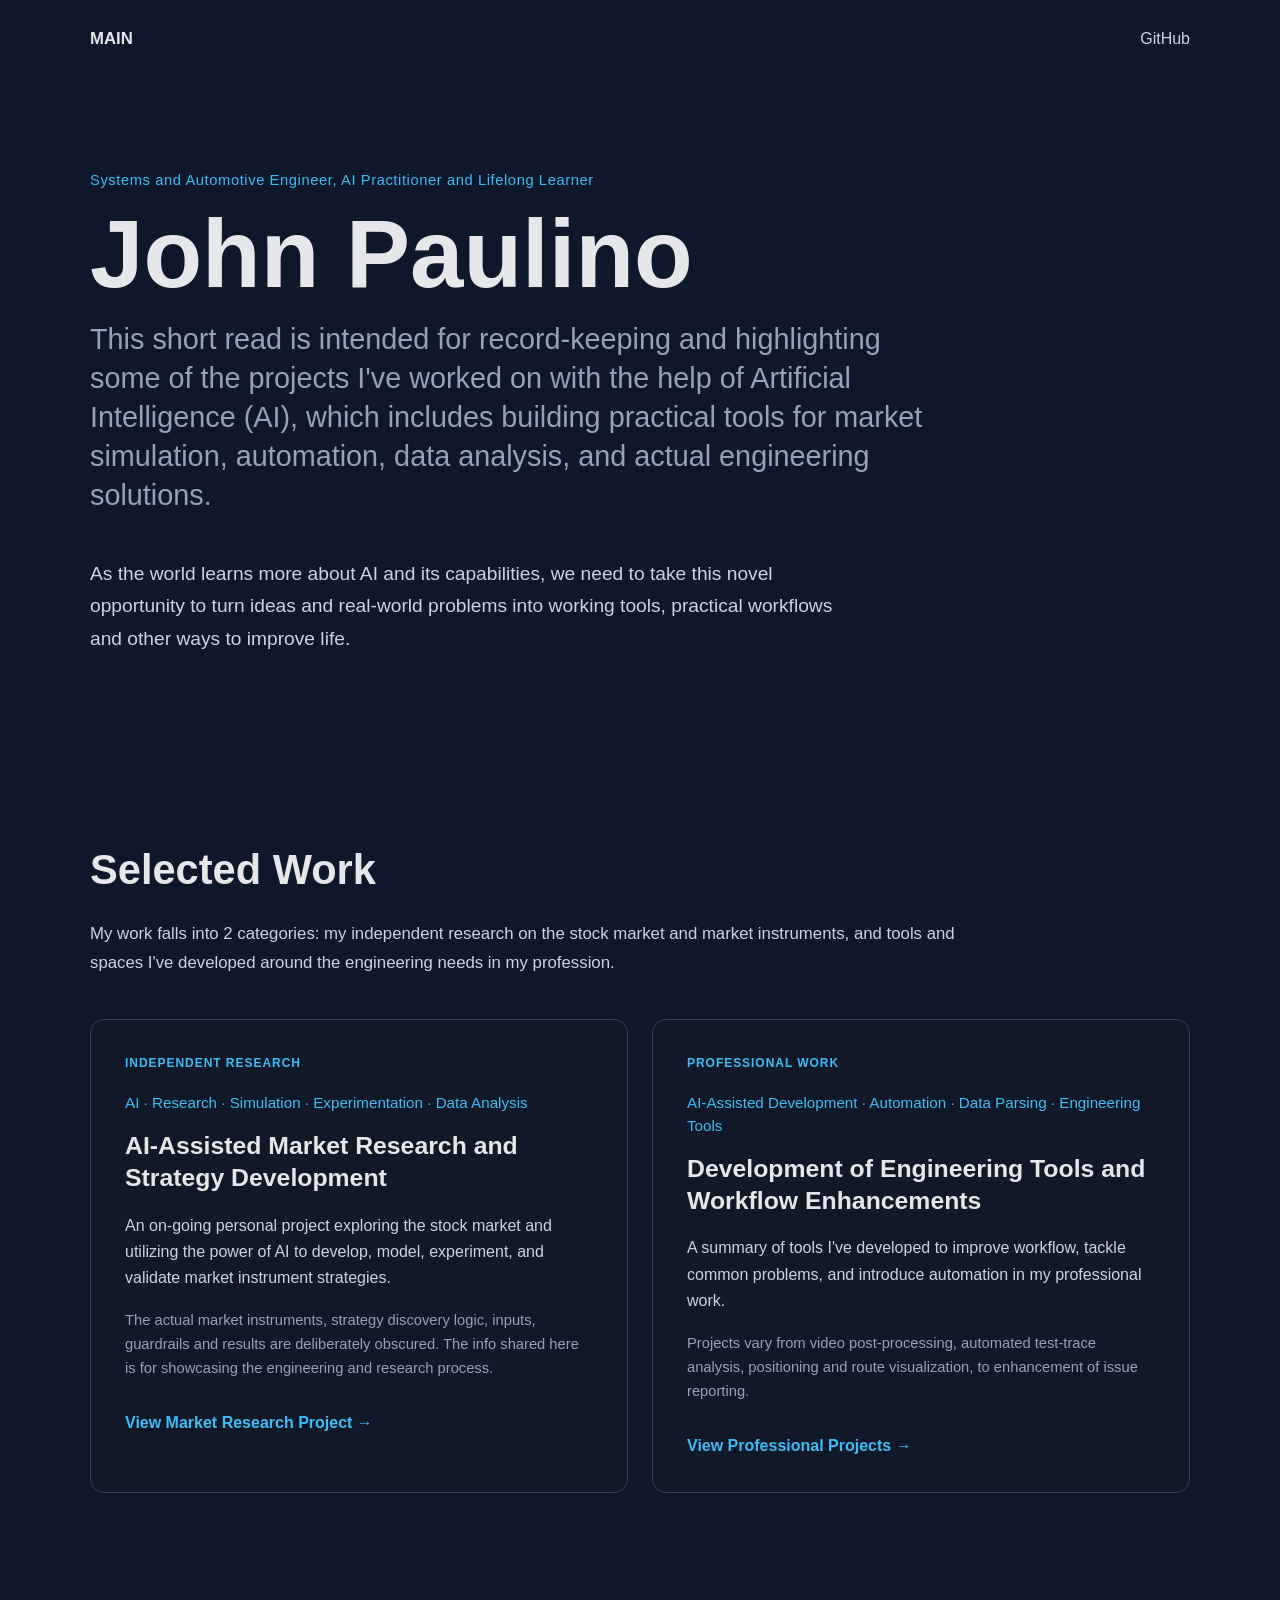
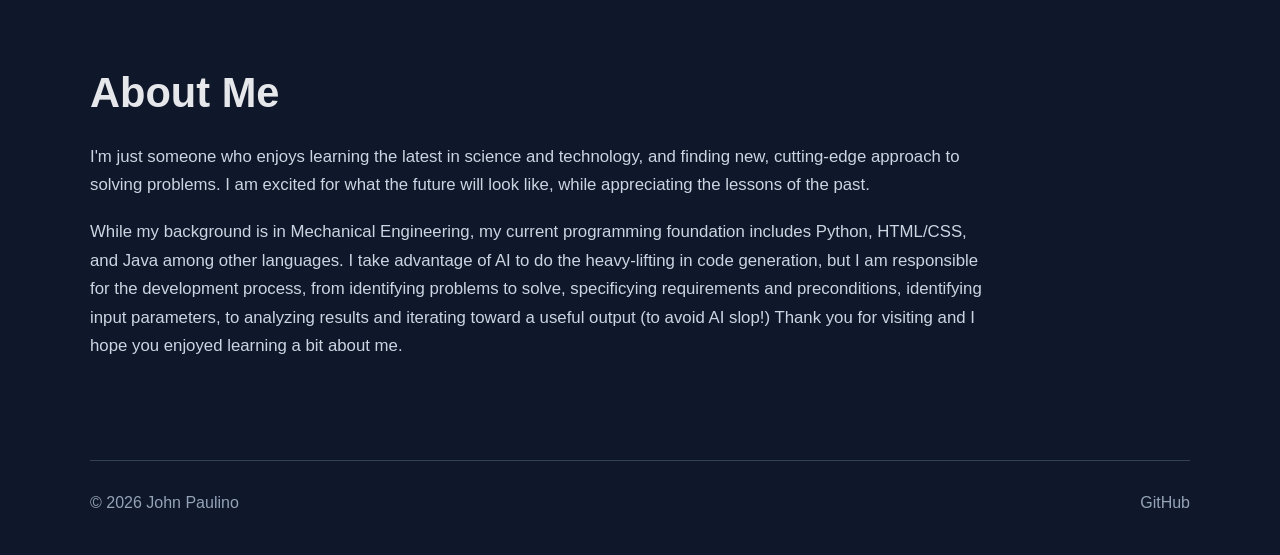
==== commit e525e4cf: "Update index.html" ====
--- a/index.html
+++ b/index.html
@@ -23,7 +23,7 @@
     <nav>
 
         <strong>
-            <a href="index.html">John Paulino</a>
+            <a href="index.html">MAIN</a>
         </strong>
 
         <div class="nav-links">
@@ -109,23 +109,22 @@
                 </p>
 
                 <p class="tags">
-                    AI-Assisted Development · Automation · Data · Engineering Tools
+                    AI-Assisted Development · Automation · Data Parsing · Engineering Tools
                 </p>
 
                 <h3>
-                    Engineering Tools &amp; Workflow Automation
+                    Development of Engineering Tools and Workflow Enhancements
                 </h3>
 
                 <p>
-                    A collection of practical tools developed to make
-                    engineering and test workflows easier to search,
-                    analyze, visualize, and report.
+                    A summary of tools I've developed to improve workflow, 
+                    tackle common problems, and introduce automation in my professional work.
                 </p>
 
                 <p class="card-note">
-                    Projects include video search and segmentation,
-                    automated test-trace analysis, GNSS route visualization,
-                    and structured issue reporting.
+                    Projects vary from video post-processing,
+                    automated test-trace analysis, positioning and route visualization,
+                    to enhancement of issue reporting.
                 </p>
 
                 <a class="project-link" href="professional-work.html">
@@ -144,17 +143,21 @@
         <h2>About Me</h2>
 
         <p class="section-intro">
-            I enjoy identifying problems that can be simplified through
-            automation, data processing, better tooling, or structured
-            experimentation.
+            I'm just someone who enjoys learning the latest in science and technology,
+            and finding new, cutting-edge approach to solving problems. 
+            I am excited for what the future will look like, 
+            while appreciating the lessons of the past.
         </p>
 
         <p class="section-intro">
-            My current programming foundation includes Python, HTML/CSS,
-            and Java. I use AI extensively for heavier code generation
-            and implementation while remaining responsible for defining
-            the problem, specifying requirements, testing behavior,
-            identifying failures, and iterating toward a useful result.
+            While my background is in Mechanical Engineering, my current programming foundation
+            includes Python, HTML/CSS, and Java among other languages. 
+            I take advantage of AI to do the heavy-lifting in code generation, 
+            but I am responsible for the development process, from identifying problems to solve,
+            specificying requirements and preconditions, identifying input parameters, to analyzing results and iterating 
+            toward a useful output (to avoid AI slop!)
+
+            Thank you for visiting and I hope you enjoyed learning a bit about me.
         </p>
 
     </section>
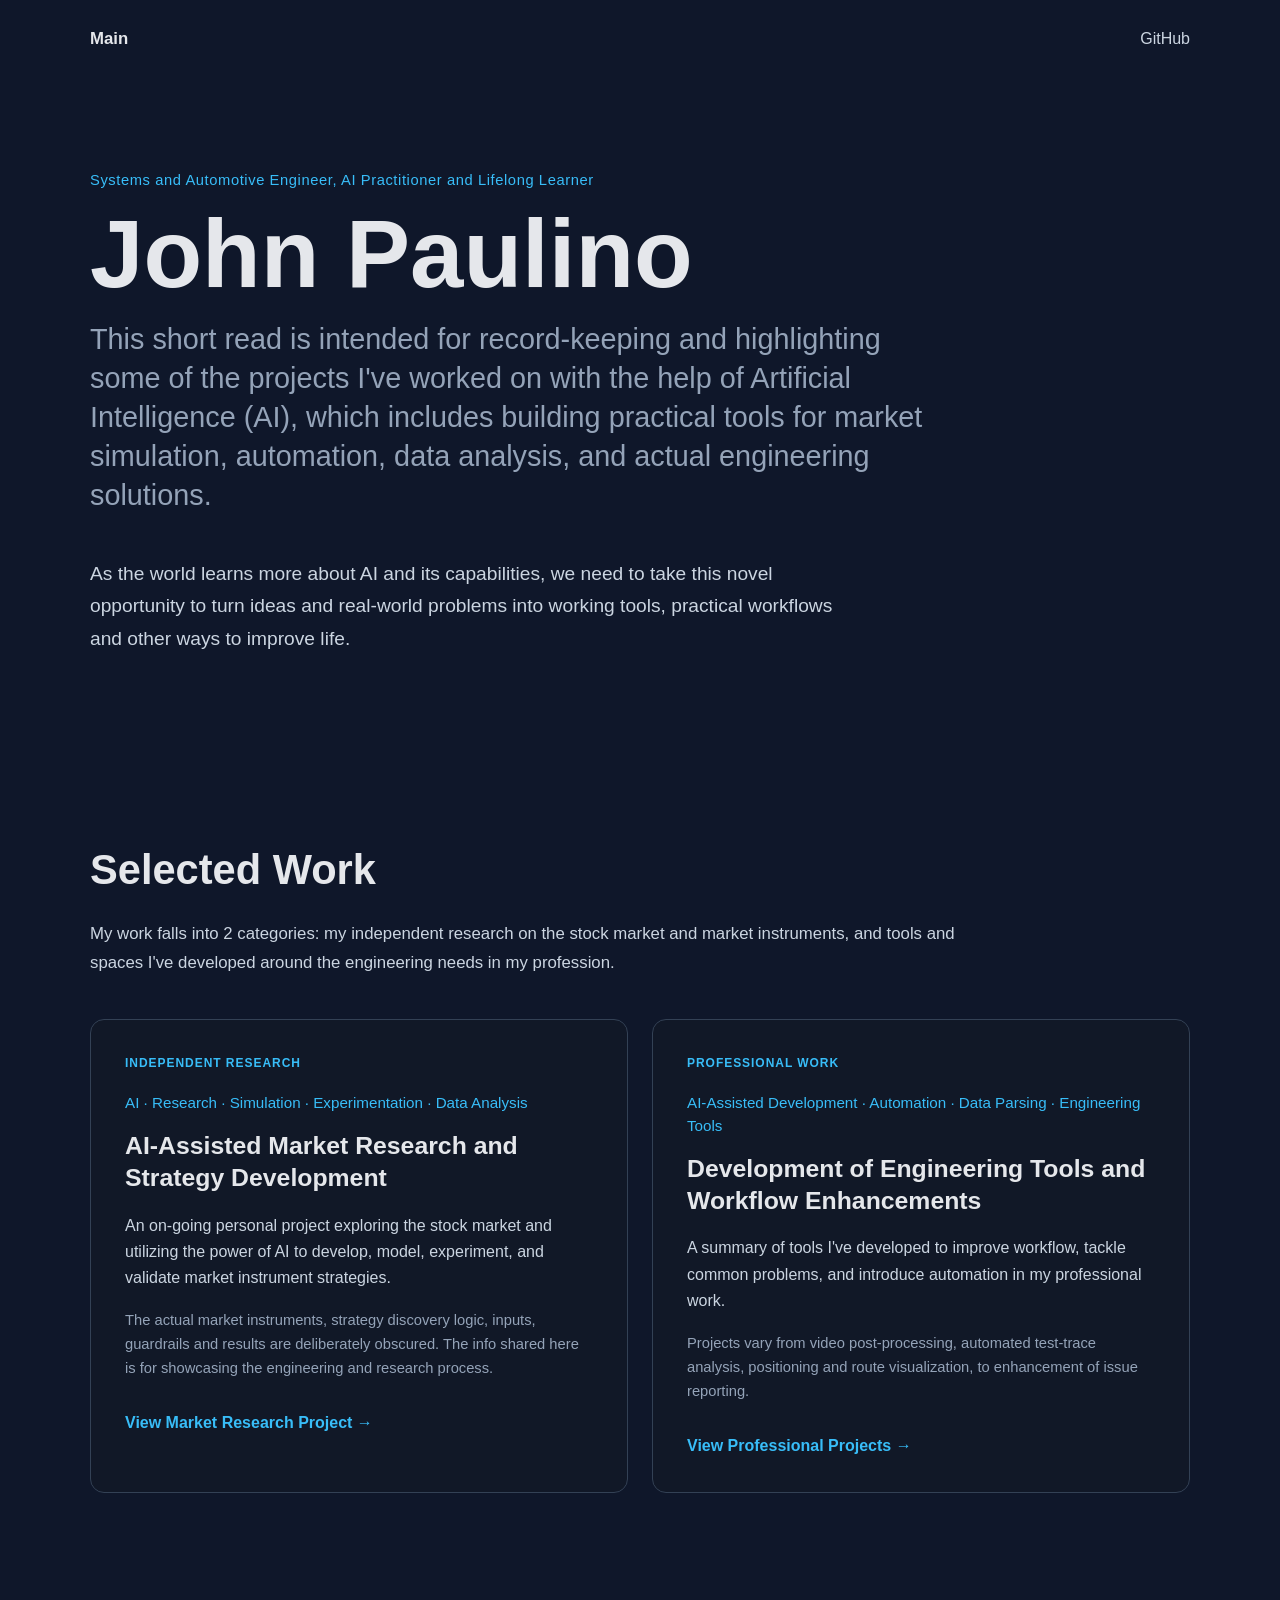
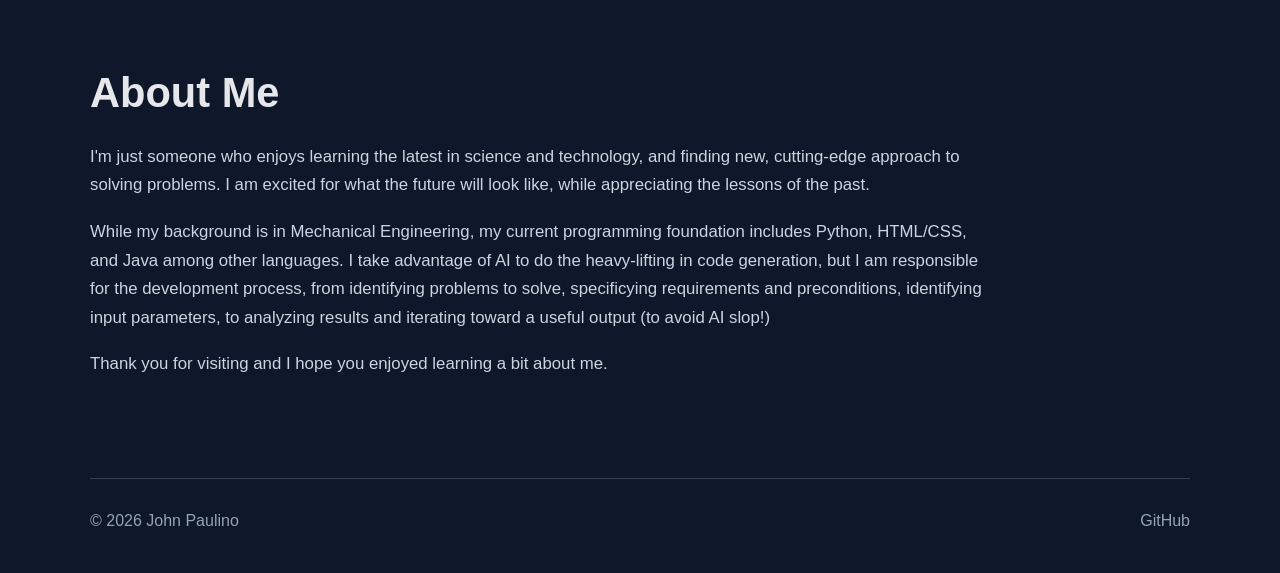
==== commit 9d21a3ef: "Update index.html" ====
--- a/index.html
+++ b/index.html
@@ -23,7 +23,7 @@
     <nav>
 
         <strong>
-            <a href="index.html">MAIN</a>
+            <a href="index.html">Main</a>
         </strong>
 
         <div class="nav-links">
@@ -156,7 +156,9 @@
             but I am responsible for the development process, from identifying problems to solve,
             specificying requirements and preconditions, identifying input parameters, to analyzing results and iterating 
             toward a useful output (to avoid AI slop!)
+        </p>
 
+        <p class="section-intro">
             Thank you for visiting and I hope you enjoyed learning a bit about me.
         </p>
 
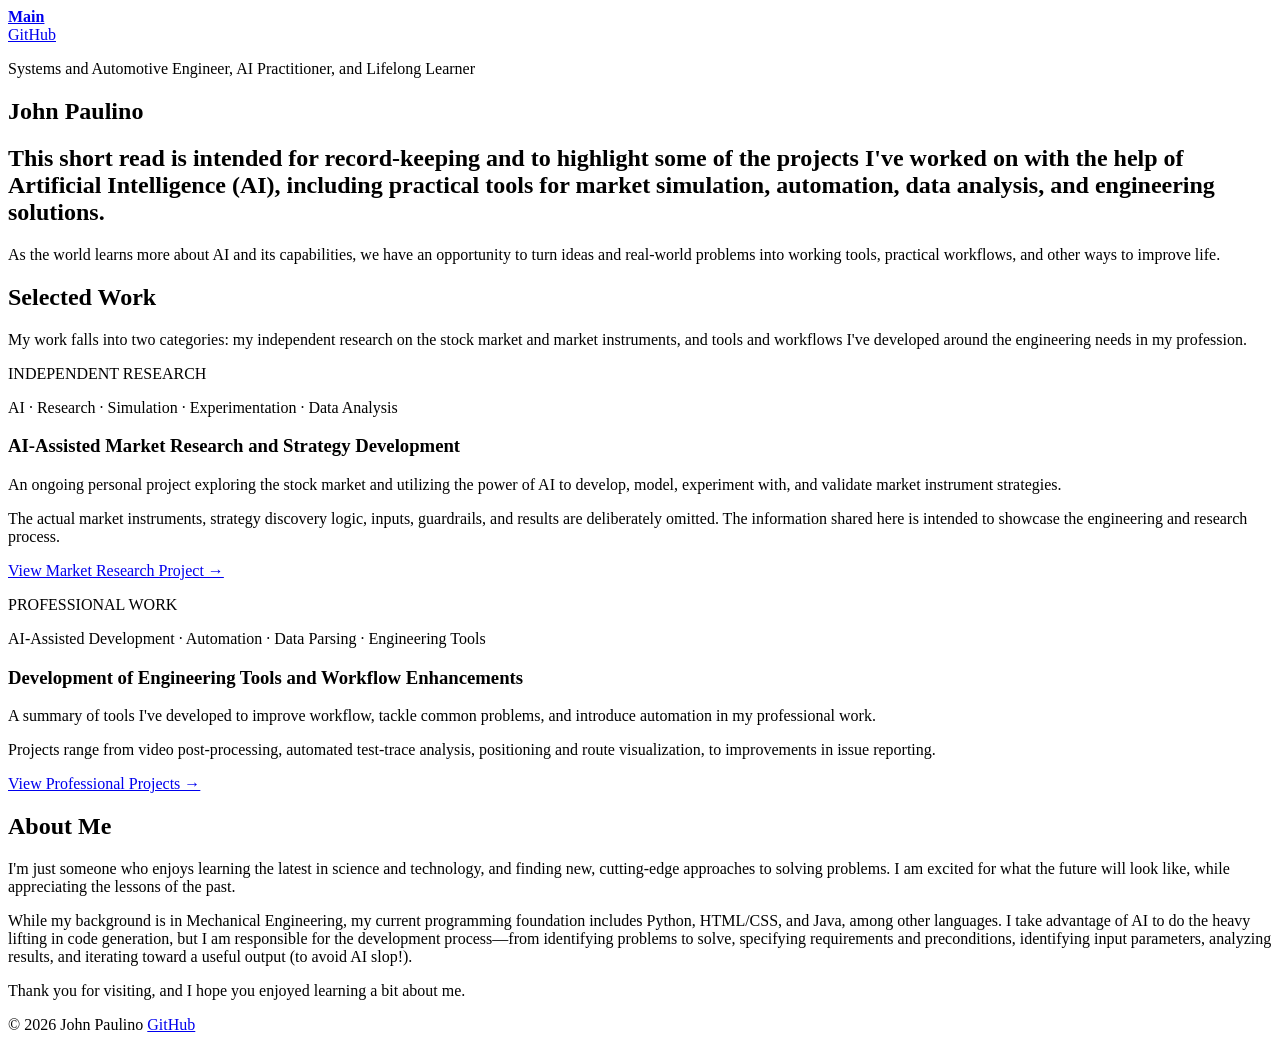
==== commit aef457eb: "Rename index_personalized_polished.html to index.html" ====
--- a/index.html
+++ b/index.html
@@ -36,21 +36,22 @@
     <section class="hero">
 
         <p class="accent">
-            Systems and Automotive Engineer, AI Practitioner and Lifelong Learner
+            Systems and Automotive Engineer, AI Practitioner, and Lifelong Learner
         </p>
 
         <h1>John Paulino</h1>
 
         <h2>
-            This short read is intended for record-keeping and highlighting some of the projects 
-            I've worked on with the help of Artificial Intelligence (AI), which includes
-            building practical tools for market simulation,
-            automation, data analysis, and actual engineering solutions.
+            This short read is intended for record-keeping and to highlight some of the projects
+            I've worked on with the help of Artificial Intelligence (AI), including
+            practical tools for market simulation, automation, data analysis,
+            and engineering solutions.
         </h2>
 
         <p>
-            As the world learns more about AI and its capabilities, we need to take this novel opportunity to turn 
-            ideas and real-world problems into working tools, practical workflows and other ways to improve life.
+            As the world learns more about AI and its capabilities, we have an opportunity to turn
+            ideas and real-world problems into working tools, practical workflows,
+            and other ways to improve life.
         </p>
 
     </section>
@@ -61,8 +62,8 @@
         <h2>Selected Work</h2>
 
         <p class="section-intro">
-            My work falls into 2 categories: my independent research on the stock market 
-            and market instruments, and tools and spaces I've developed around 
+            My work falls into two categories: my independent research on the stock market
+            and market instruments, and tools and workflows I've developed around
             the engineering needs in my profession.
         </p>
 
@@ -84,15 +85,15 @@
                 </h3>
 
                 <p>
-                    An on-going personal project exploring the stock market
-                    and utilizing the power of AI to develop, model, experiment,
+                    An ongoing personal project exploring the stock market
+                    and utilizing the power of AI to develop, model, experiment with,
                     and validate market instrument strategies.
                 </p>
 
                 <p class="card-note">
                     The actual market instruments, strategy discovery logic,
-                    inputs, guardrails and results are deliberately obscured. The info
-                    shared here is for showcasing the engineering and research process.
+                    inputs, guardrails, and results are deliberately omitted. The information
+                    shared here is intended to showcase the engineering and research process.
                 </p>
 
                 <a class="project-link" href="market-research.html">
@@ -122,9 +123,9 @@
                 </p>
 
                 <p class="card-note">
-                    Projects vary from video post-processing,
+                    Projects range from video post-processing,
                     automated test-trace analysis, positioning and route visualization,
-                    to enhancement of issue reporting.
+                    to improvements in issue reporting.
                 </p>
 
                 <a class="project-link" href="professional-work.html">
@@ -144,22 +145,22 @@
 
         <p class="section-intro">
             I'm just someone who enjoys learning the latest in science and technology,
-            and finding new, cutting-edge approach to solving problems. 
-            I am excited for what the future will look like, 
+            and finding new, cutting-edge approaches to solving problems.
+            I am excited for what the future will look like,
             while appreciating the lessons of the past.
         </p>
 
         <p class="section-intro">
             While my background is in Mechanical Engineering, my current programming foundation
-            includes Python, HTML/CSS, and Java among other languages. 
-            I take advantage of AI to do the heavy-lifting in code generation, 
-            but I am responsible for the development process, from identifying problems to solve,
-            specificying requirements and preconditions, identifying input parameters, to analyzing results and iterating 
-            toward a useful output (to avoid AI slop!)
+            includes Python, HTML/CSS, and Java, among other languages.
+            I take advantage of AI to do the heavy lifting in code generation,
+            but I am responsible for the development process—from identifying problems to solve,
+            specifying requirements and preconditions, identifying input parameters, analyzing results,
+            and iterating toward a useful output (to avoid AI slop!).
         </p>
 
         <p class="section-intro">
-            Thank you for visiting and I hope you enjoyed learning a bit about me.
+            Thank you for visiting, and I hope you enjoyed learning a bit about me.
         </p>
 
     </section>
